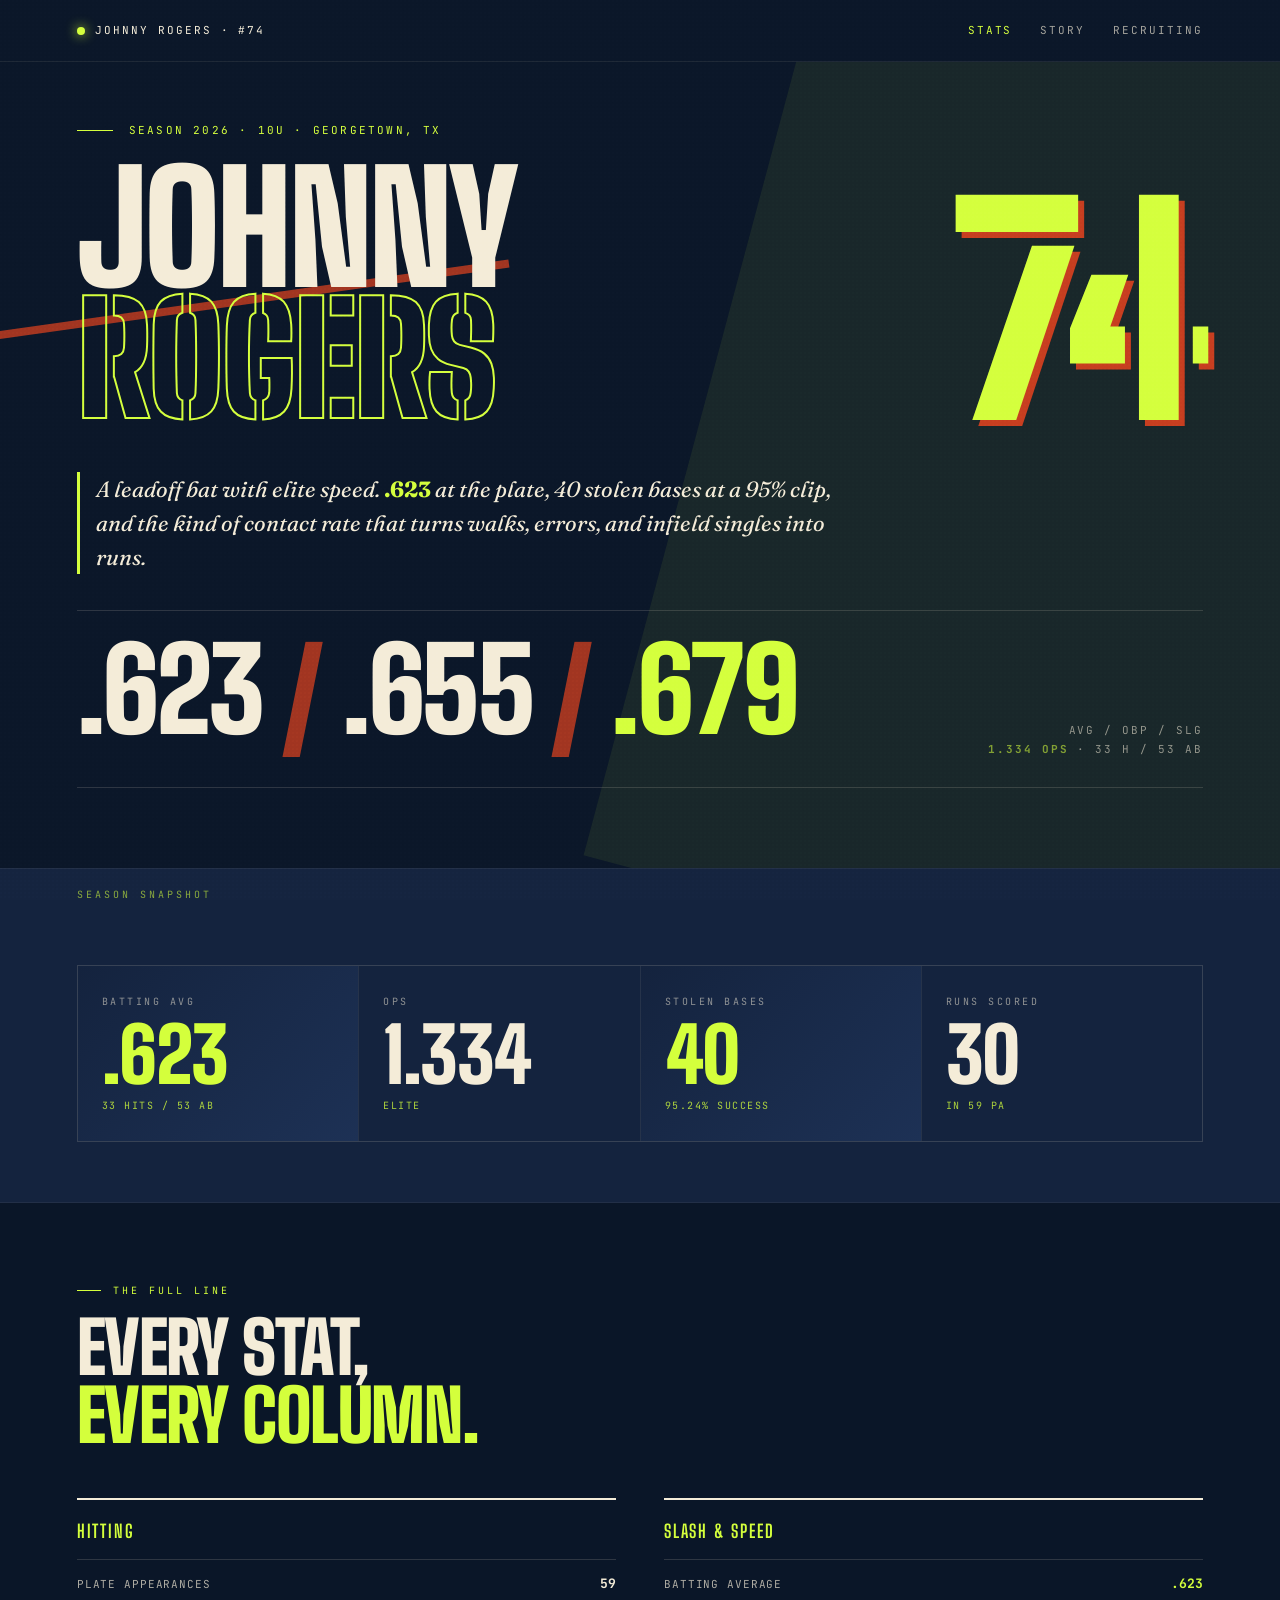
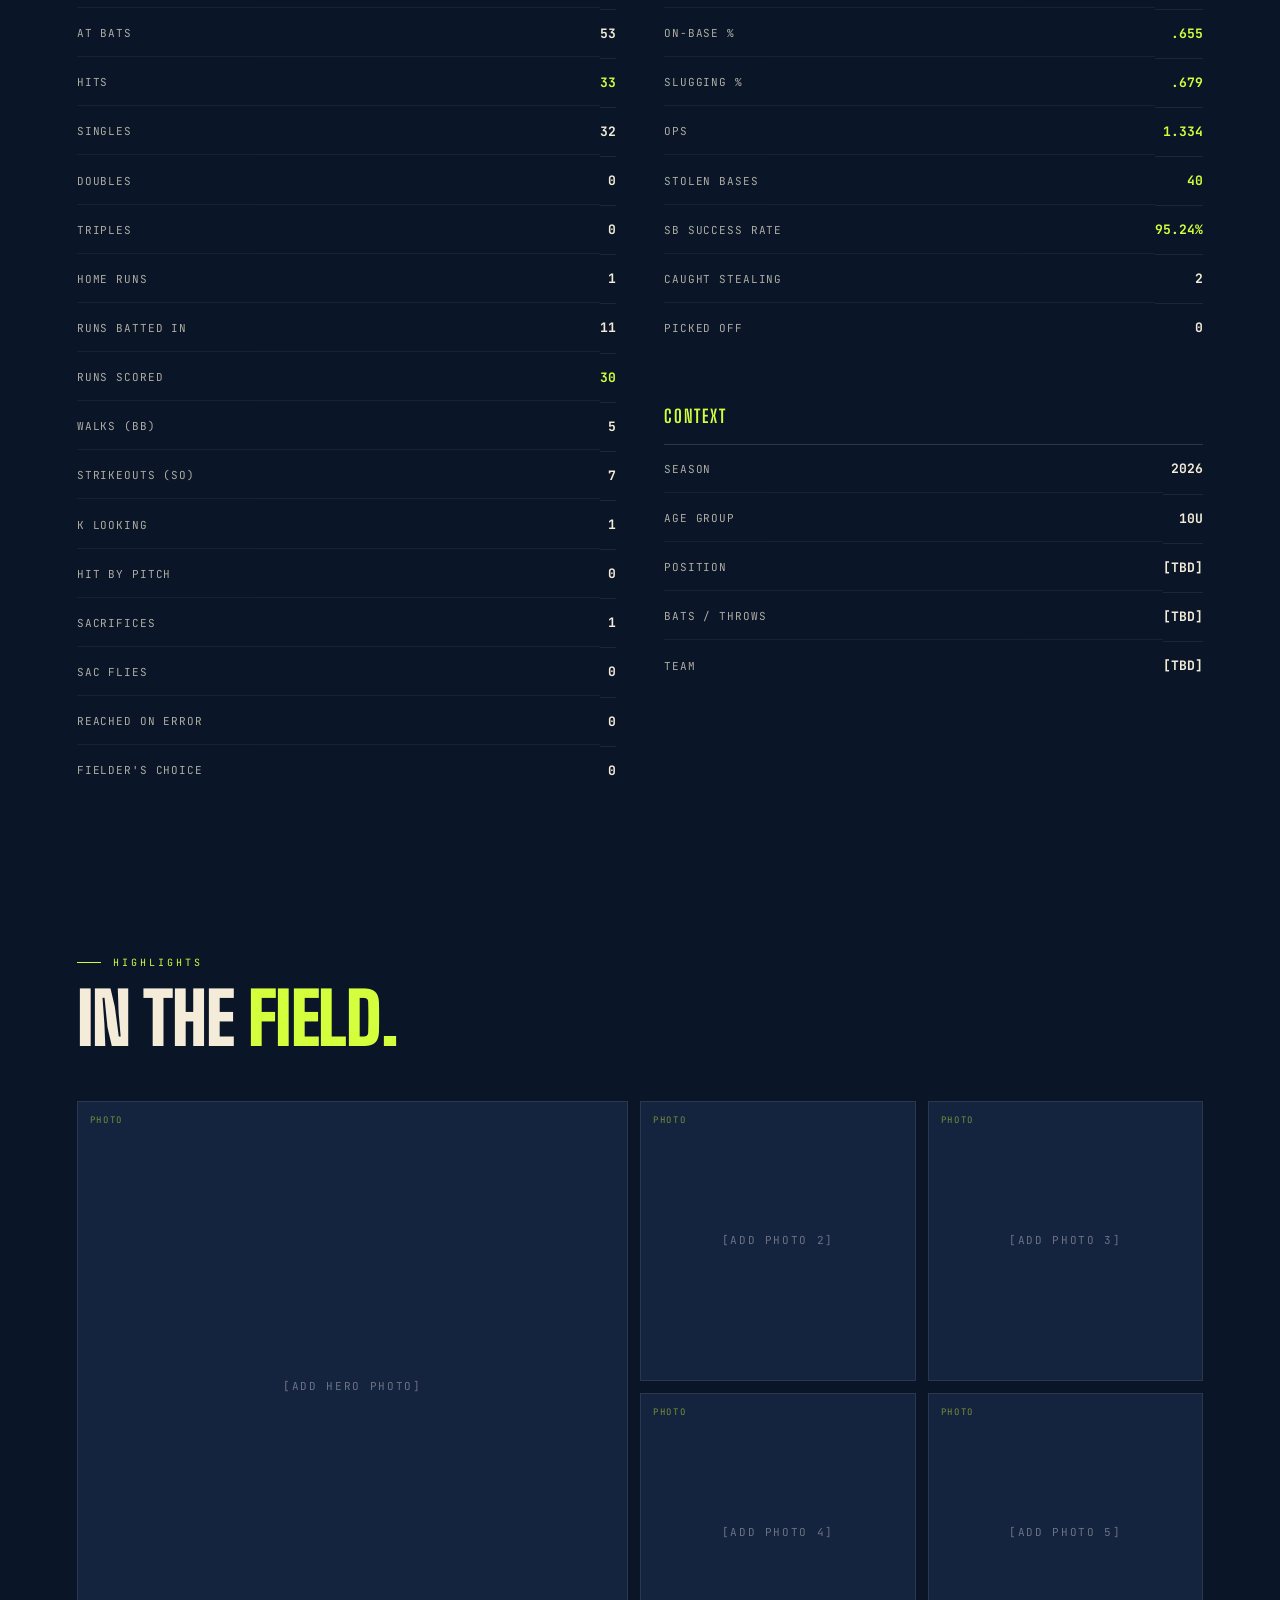
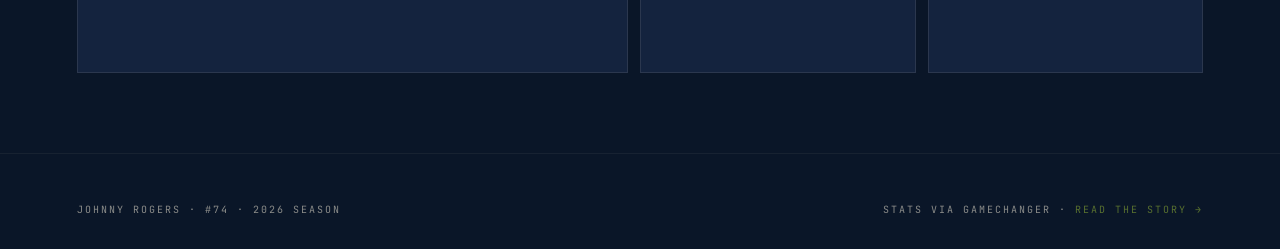
==== site/index.html @ 6a9b2dcd "Add files via upload" ====
<!doctype html>
<html lang="en">
<head>
<meta charset="utf-8" />
<meta name="viewport" content="width=device-width, initial-scale=1.0" />
<title>#74 Johnny Rogers — Athlete Profile</title>
<meta name="description" content="#74 Johnny Rogers — Athlete Profile. .623 average, 1.334 OPS, 40 stolen bases. The full season line." />
<meta property="og:title" content="#74 Johnny Rogers — Athlete Profile" />
<meta property="og:description" content="A .623 hitter with 40 stolen bases at 95.24%. The full athlete profile." />
<meta property="og:type" content="website" />

<link rel="preconnect" href="https://fonts.googleapis.com" />
<link rel="preconnect" href="https://fonts.gstatic.com" crossorigin />
<link href="https://fonts.googleapis.com/css2?family=Big+Shoulders+Stencil+Display:wght@400;700;900&family=Big+Shoulders+Display:wght@400;700;900&family=JetBrains+Mono:wght@300;400;700&family=Fraunces:ital,wght@0,400;0,600;1,400&display=swap" rel="stylesheet" />
<link rel="stylesheet" href="styles.css" />
</head>
<body>

  <!-- TOP BAR -->
  <header class="topbar">
    <div class="mark"><span class="dot"></span><a href="index.html">JOHNNY ROGERS · #74</a></div>
    <nav>
      <a href="index.html" class="active">Stats</a>
      <a href="story.html">Story</a>
      <a href="recruiting.html">Recruiting</a>
    </nav>
  </header>

  <!-- HERO -->
  <section class="hero">
    <div class="hero-meta">
      <span class="bar"></span>
      <span>SEASON 2026 · 10U · GEORGETOWN, TX</span>
    </div>

    <div class="hero-stack">
      <h1 class="hero-name">
        Johnny<br/><span class="last"><em>Rogers</em></span>
      </h1>
      <div class="hero-jersey">74</div>
    </div>

    <p class="hero-tagline">
      A leadoff bat with elite speed. <strong style="color:var(--lime);font-style:normal;">.623</strong> at the plate, 40 stolen bases at a 95% clip, and the kind of contact rate that turns walks, errors, and infield singles into runs.
    </p>

    <div class="slash">
      <span class="slash-num">.623</span>
      <span class="slash-sep">/</span>
      <span class="slash-num">.655</span>
      <span class="slash-sep">/</span>
      <span class="slash-num accent">.679</span>
      <div class="slash-meta">
        AVG / OBP / SLG<br/>
        <strong>1.334 OPS</strong> · 33 H / 53 AB
      </div>
    </div>
  </section>

  <!-- HEADLINE STATS -->
  <section class="stat-strip">
    <div class="stat-grid">
      <div class="stat-card feature">
        <div class="stat-label">BATTING AVG</div>
        <div class="stat-num">.623</div>
        <div class="stat-sub">33 hits / 53 AB</div>
      </div>
      <div class="stat-card">
        <div class="stat-label">OPS</div>
        <div class="stat-num">1.334</div>
        <div class="stat-sub">elite</div>
      </div>
      <div class="stat-card feature">
        <div class="stat-label">STOLEN BASES</div>
        <div class="stat-num">40</div>
        <div class="stat-sub">95.24% success</div>
      </div>
      <div class="stat-card">
        <div class="stat-label">RUNS SCORED</div>
        <div class="stat-num">30</div>
        <div class="stat-sub">in 59 PA</div>
      </div>
    </div>
  </section>

  <!-- FULL STAT TABLE -->
  <section class="full-stats" id="stats">
    <div class="section-eyebrow">The full line</div>
    <h2 class="section-title">Every stat,<br/><em>every column.</em></h2>

    <div class="stat-tables">

      <div class="stat-table">
        <h3>Hitting</h3>
        <dl>
          <dt>Plate Appearances</dt><dd>59</dd>
          <dt>At Bats</dt><dd>53</dd>
          <dt>Hits</dt><dd class="hot">33</dd>
          <dt>Singles</dt><dd>32</dd>
          <dt>Doubles</dt><dd>0</dd>
          <dt>Triples</dt><dd>0</dd>
          <dt>Home Runs</dt><dd>1</dd>
          <dt>Runs Batted In</dt><dd>11</dd>
          <dt>Runs Scored</dt><dd class="hot">30</dd>
          <dt>Walks (BB)</dt><dd>5</dd>
          <dt>Strikeouts (SO)</dt><dd>7</dd>
          <dt>K Looking</dt><dd>1</dd>
          <dt>Hit By Pitch</dt><dd>0</dd>
          <dt>Sacrifices</dt><dd>1</dd>
          <dt>Sac Flies</dt><dd>0</dd>
          <dt>Reached On Error</dt><dd>0</dd>
          <dt>Fielder's Choice</dt><dd>0</dd>
        </dl>
      </div>

      <div class="stat-table">
        <h3>Slash & Speed</h3>
        <dl>
          <dt>Batting Average</dt><dd class="hot">.623</dd>
          <dt>On-Base %</dt><dd class="hot">.655</dd>
          <dt>Slugging %</dt><dd class="hot">.679</dd>
          <dt>OPS</dt><dd class="hot">1.334</dd>
          <dt>Stolen Bases</dt><dd class="hot">40</dd>
          <dt>SB Success Rate</dt><dd class="hot">95.24%</dd>
          <dt>Caught Stealing</dt><dd>2</dd>
          <dt>Picked Off</dt><dd>0</dd>
        </dl>

        <h3 style="margin-top:32px;">Context</h3>
        <dl>
          <dt>Season</dt><dd>2026</dd>
          <dt>Age Group</dt><dd>10U</dd>
          <dt>Position</dt><dd>[TBD]</dd>
          <dt>Bats / Throws</dt><dd>[TBD]</dd>
          <dt>Team</dt><dd>[TBD]</dd>
        </dl>
      </div>

    </div>
  </section>

  <!-- PHOTOS -->
  <section class="photos" id="photos">
    <div class="section-eyebrow">Highlights</div>
    <h2 class="section-title">In the <em>field.</em></h2>

    <div class="photo-grid">
      <div class="p1">[Add hero photo]</div>
      <div>[Add photo 2]</div>
      <div>[Add photo 3]</div>
      <div>[Add photo 4]</div>
      <div>[Add photo 5]</div>
    </div>
  </section>

  <!-- FOOTER -->
  <footer>
    <div>JOHNNY ROGERS · #74 · 2026 SEASON</div>
    <div>Stats via GameChanger · <a href="story.html" style="opacity:.7">Read the story →</a></div>
  </footer>

</body>
</html>
---- site/styles.css ----
/* ============================================================
   JOHNNY ROGERS #74 — shared stylesheet
   Editorial sportscard / 90s broadcast aesthetic
   Navy + electric lime + cream + flame red
   ============================================================ */

:root {
  --navy: #0a1628;
  --navy-2: #14233e;
  --navy-3: #1d3155;
  --lime: #d4ff3c;
  --lime-dim: #a8cc2f;
  --cream: #f4ecd8;
  --cream-2: #ebe0c4;
  --red: #c63d1f;
  --red-dark: #8f2912;
  --gray: #3a4456;
  --gray-2: #6b7384;

  --display: 'Big Shoulders Stencil Display', sans-serif;
  --display-solid: 'Big Shoulders Display', sans-serif;
  --mono: 'JetBrains Mono', ui-monospace, monospace;
  --serif: 'Fraunces', Georgia, serif;
}

* { box-sizing: border-box; margin: 0; padding: 0; }
html { scroll-behavior: smooth; }

body {
  background: var(--navy);
  color: var(--cream);
  font-family: var(--serif);
  font-weight: 400;
  line-height: 1.55;
  overflow-x: hidden;
  min-height: 100vh;
}

/* halftone + grain */
body::before {
  content: '';
  position: fixed; inset: 0;
  pointer-events: none; z-index: 100;
  background-image: radial-gradient(circle at 1px 1px, rgba(244,236,216,.04) 1px, transparent 0);
  background-size: 4px 4px;
  mix-blend-mode: overlay;
}
body::after {
  content: '';
  position: fixed; inset: 0;
  pointer-events: none; z-index: 101;
  background-image: url("data:image/svg+xml;utf8,<svg xmlns='http://www.w3.org/2000/svg' width='200' height='200'><filter id='n'><feTurbulence type='fractalNoise' baseFrequency='0.9' numOctaves='2' stitchTiles='stitch'/><feColorMatrix values='0 0 0 0 0.95 0 0 0 0 0.92 0 0 0 0 0.85 0 0 0 0.08 0'/></filter><rect width='100%' height='100%' filter='url(%23n)'/></svg>");
  opacity: .35;
  mix-blend-mode: overlay;
}

a { color: var(--lime); text-decoration: none; }
a:hover { color: var(--cream); }

/* ========== TOP BAR ========== */
.topbar {
  position: relative; z-index: 5;
  padding: 22px 6vw;
  display: flex; justify-content: space-between; align-items: center;
  border-bottom: 1px solid rgba(244,236,216,.08);
  font-family: var(--mono);
  font-size: 11px;
  letter-spacing: 0.18em;
  text-transform: uppercase;
  color: var(--cream);
}
.topbar .mark { display: flex; align-items: center; gap: 10px; }
.topbar .mark a { color: var(--cream); }
.topbar .mark .dot {
  width: 8px; height: 8px;
  background: var(--lime);
  border-radius: 50%;
  box-shadow: 0 0 12px var(--lime);
}
.topbar nav { display: flex; gap: 28px; }
.topbar nav a { color: var(--cream); opacity: .65; transition: opacity .2s; }
.topbar nav a:hover, .topbar nav a.active { opacity: 1; color: var(--lime); }
@media (max-width: 720px) { .topbar nav { display: none; } }

/* ========== HERO ========== */
.hero {
  position: relative;
  padding: 60px 6vw 80px;
  overflow: hidden;
  isolation: isolate;
}
.hero::before {
  content: '';
  position: absolute; top: -15%; right: -25%;
  width: 70%; height: 130%;
  background: var(--lime);
  transform: rotate(15deg);
  opacity: .07;
  z-index: -2;
}
.hero::after {
  content: '';
  position: absolute; top: 30%; left: -10%;
  width: 50%; height: 8px;
  background: var(--red);
  transform: rotate(-8deg);
  z-index: -1;
  opacity: .8;
}

.hero-meta {
  font-family: var(--mono);
  font-size: 11px;
  letter-spacing: 0.2em;
  text-transform: uppercase;
  color: var(--lime);
  margin-bottom: 24px;
  display: flex; gap: 16px; align-items: center;
}
.hero-meta .bar { width: 36px; height: 1px; background: var(--lime); }

.hero-stack {
  display: grid;
  grid-template-columns: 1fr auto;
  gap: 24px;
  align-items: end;
  margin-bottom: 48px;
}

.hero-name {
  font-family: var(--display-solid);
  font-weight: 900;
  font-size: clamp(56px, 12vw, 168px);
  line-height: 0.85;
  letter-spacing: -0.02em;
  color: var(--cream);
  text-transform: uppercase;
  animation: slideUp .9s cubic-bezier(.2,.7,.2,1) both;
}
.hero-name .last { display: block; color: var(--lime); }
.hero-name .last em {
  font-style: normal;
  font-family: var(--display);
  font-weight: 900;
  -webkit-text-stroke: 2px var(--lime);
  color: transparent;
}

.hero-jersey {
  font-family: var(--display);
  font-weight: 900;
  font-size: clamp(120px, 22vw, 320px);
  line-height: 0.8;
  color: var(--lime);
  letter-spacing: -0.03em;
  text-shadow: 6px 6px 0 var(--red);
  animation: jerseyDrop 1.1s cubic-bezier(.2,.7,.2,1) both;
  transform-origin: bottom right;
}

.hero-tagline {
  font-family: var(--serif);
  font-style: italic;
  font-weight: 400;
  font-size: clamp(16px, 2vw, 22px);
  color: var(--cream);
  opacity: .82;
  max-width: 56ch;
  border-left: 3px solid var(--lime);
  padding-left: 16px;
  margin-bottom: 36px;
  animation: fadeIn 1s .3s both;
}

/* SLASH LINE */
.slash {
  display: flex; flex-wrap: wrap;
  align-items: baseline;
  gap: 0 16px;
  border-top: 1px solid rgba(244,236,216,.15);
  border-bottom: 1px solid rgba(244,236,216,.15);
  padding: 28px 0;
  margin-top: 8px;
  animation: fadeIn 1s .5s both;
}
.slash-num {
  font-family: var(--display-solid);
  font-weight: 900;
  font-size: clamp(48px, 9vw, 120px);
  line-height: 0.9;
  color: var(--cream);
  letter-spacing: -0.03em;
}
.slash-num.accent { color: var(--lime); }
.slash-sep {
  font-family: var(--display-solid);
  font-weight: 900;
  font-size: clamp(48px, 9vw, 120px);
  line-height: 0.9;
  color: var(--red);
  opacity: .8;
}
.slash-meta {
  margin-left: auto;
  font-family: var(--mono);
  font-size: 11px;
  letter-spacing: 0.18em;
  text-transform: uppercase;
  color: var(--cream);
  opacity: .55;
  line-height: 1.7;
  text-align: right;
}
.slash-meta strong { color: var(--lime); opacity: 1; font-weight: 700; }

@media (max-width: 760px) {
  .hero-stack { grid-template-columns: 1fr; }
  .hero-jersey { text-align: right; }
  .slash-meta { margin-left: 0; text-align: left; width: 100%; margin-top: 12px; }
}

/* ========== HEADLINE STAT CARDS ========== */
.stat-strip {
  padding: 60px 6vw;
  background: var(--navy-2);
  border-top: 1px solid rgba(244,236,216,.06);
  border-bottom: 1px solid rgba(244,236,216,.06);
  position: relative;
}
.stat-strip::before {
  content: 'SEASON SNAPSHOT';
  position: absolute; top: 18px; left: 6vw;
  font-family: var(--mono);
  font-size: 10px; letter-spacing: 0.3em;
  color: var(--lime); opacity: .6;
}
.stat-grid {
  display: grid;
  grid-template-columns: repeat(4, 1fr);
  gap: 1px;
  background: rgba(244,236,216,.08);
  border: 1px solid rgba(244,236,216,.08);
  margin-top: 36px;
}
.stat-card {
  background: var(--navy-2);
  padding: 28px 24px;
  position: relative;
  transition: background .3s ease;
}
.stat-card:hover { background: var(--navy-3); }
.stat-card:hover .stat-num { color: var(--lime); }
.stat-label {
  font-family: var(--mono);
  font-size: 10px; letter-spacing: 0.25em;
  text-transform: uppercase;
  color: var(--cream); opacity: .55;
  margin-bottom: 12px;
}
.stat-num {
  font-family: var(--display-solid);
  font-weight: 900;
  font-size: clamp(40px, 6vw, 76px);
  line-height: 0.9;
  color: var(--cream);
  letter-spacing: -0.02em;
  transition: color .3s;
}
.stat-sub {
  font-family: var(--mono);
  font-size: 10px; letter-spacing: 0.15em;
  text-transform: uppercase;
  color: var(--lime); opacity: .8;
  margin-top: 8px;
}
.stat-card.feature .stat-num { color: var(--lime); }
.stat-card.feature {
  background: linear-gradient(135deg, var(--navy-2) 0%, var(--navy-3) 100%);
}
@media (max-width: 760px) { .stat-grid { grid-template-columns: repeat(2, 1fr); } }

/* ========== SECTIONS ========== */
.full-stats { padding: 80px 6vw; }
.section-eyebrow {
  font-family: var(--mono);
  font-size: 10px; letter-spacing: 0.3em;
  text-transform: uppercase;
  color: var(--lime);
  margin-bottom: 14px;
  display: flex; align-items: center; gap: 12px;
}
.section-eyebrow::before { content: ''; width: 24px; height: 1px; background: var(--lime); }
.section-title {
  font-family: var(--display-solid);
  font-weight: 900;
  font-size: clamp(36px, 6vw, 72px);
  line-height: 0.95;
  color: var(--cream);
  text-transform: uppercase;
  letter-spacing: -0.02em;
  margin-bottom: 48px;
}
.section-title em { font-style: normal; color: var(--lime); }

.stat-tables { display: grid; grid-template-columns: 1fr 1fr; gap: 48px; }
@media (max-width: 760px) { .stat-tables { grid-template-columns: 1fr; gap: 32px; } }

.stat-table { border-top: 2px solid var(--cream); }
.stat-table h3 {
  font-family: var(--display-solid);
  font-weight: 700; font-size: 18px;
  text-transform: uppercase; letter-spacing: 0.1em;
  color: var(--lime);
  padding: 18px 0 14px;
  border-bottom: 1px solid rgba(244,236,216,.15);
}
.stat-table dl { display: grid; grid-template-columns: 1fr auto; }
.stat-table dt, .stat-table dd {
  padding: 14px 0;
  border-bottom: 1px solid rgba(244,236,216,.08);
  font-family: var(--mono);
  font-size: 13px;
}
.stat-table dt {
  color: var(--cream); opacity: .7;
  letter-spacing: 0.08em;
  text-transform: uppercase;
  font-size: 11px;
  align-self: center;
}
.stat-table dd {
  text-align: right;
  color: var(--cream);
  font-weight: 700;
  font-variant-numeric: tabular-nums;
}
.stat-table dd.hot { color: var(--lime); }
.stat-table dt:last-of-type, .stat-table dd:last-of-type { border-bottom: none; }

/* ========== STORY (cream block) ========== */
.story {
  padding: 80px 6vw;
  background: var(--cream);
  color: var(--navy);
  position: relative;
  overflow: hidden;
}
.story::before {
  content: '';
  position: absolute; top: 0; left: 0;
  width: 100%; height: 6px;
  background: repeating-linear-gradient(
    90deg,
    var(--red) 0 24px,
    var(--cream) 24px 32px,
    var(--lime) 32px 56px,
    var(--cream) 56px 64px,
    var(--navy) 64px 88px,
    var(--cream) 88px 96px
  );
}
.story .section-eyebrow { color: var(--red); }
.story .section-eyebrow::before { background: var(--red); }
.story .section-title { color: var(--navy); }
.story .section-title em { color: var(--red); }

.story-grid {
  display: grid;
  grid-template-columns: 2fr 1fr;
  gap: 64px;
  align-items: start;
}
@media (max-width: 760px) { .story-grid { grid-template-columns: 1fr; gap: 32px; } }

.story-body {
  font-family: var(--serif);
  font-size: 18px; line-height: 1.7;
  color: var(--navy);
  max-width: 60ch;
}
.story-body p { margin-bottom: 18px; }
.story-body p.dropcap::first-letter {
  font-family: var(--display-solid);
  font-weight: 900;
  font-size: 56px;
  float: left;
  line-height: .9;
  margin: 4px 8px 0 -2px;
  color: var(--red);
}
.story-pull {
  font-family: var(--display-solid);
  font-weight: 700;
  font-size: 28px;
  line-height: 1.15;
  color: var(--navy);
  text-transform: uppercase;
  letter-spacing: -0.01em;
  border-top: 3px solid var(--red);
  border-bottom: 3px solid var(--red);
  padding: 24px 0;
}
.story-pull span { color: var(--red); }

.placeholder {
  font-family: var(--mono);
  font-size: 11px;
  color: var(--gray-2);
  background: rgba(10,22,40,.05);
  border-left: 3px solid var(--red);
  padding: 12px 14px;
  margin: 8px 0;
}

/* ========== PHOTOS ========== */
.photos { padding: 80px 6vw; }
.photo-grid {
  display: grid;
  grid-template-columns: 2fr 1fr 1fr;
  grid-template-rows: 280px 280px;
  gap: 12px;
}
.photo-grid > div {
  background: var(--navy-2);
  border: 1px solid rgba(244,236,216,.1);
  display: flex; align-items: center; justify-content: center;
  font-family: var(--mono);
  font-size: 11px;
  color: var(--gray-2);
  letter-spacing: 0.15em;
  text-transform: uppercase;
  position: relative;
  overflow: hidden;
}
.photo-grid > div::before {
  content: 'PHOTO';
  position: absolute; top: 12px; left: 12px;
  font-size: 9px;
  color: var(--lime);
  opacity: .5;
}
.photo-grid > div img {
  width: 100%; height: 100%;
  object-fit: cover;
}
.photo-grid .p1 { grid-row: 1 / span 2; }
@media (max-width: 760px) {
  .photo-grid { grid-template-columns: 1fr 1fr; grid-template-rows: repeat(3, 200px); }
  .photo-grid .p1 { grid-row: 1; grid-column: 1 / span 2; }
}

/* ========== RECRUITING SPECIFIC ========== */
.recruit-grid {
  display: grid;
  grid-template-columns: 1fr 1fr;
  gap: 48px;
  margin-top: 36px;
}
@media (max-width: 760px) { .recruit-grid { grid-template-columns: 1fr; } }

.recruit-card {
  background: var(--navy-2);
  border: 1px solid rgba(244,236,216,.1);
  padding: 32px;
  position: relative;
}
.recruit-card::before {
  content: '';
  position: absolute;
  top: -1px; left: -1px;
  width: 28px; height: 28px;
  border-top: 2px solid var(--lime);
  border-left: 2px solid var(--lime);
}
.recruit-card::after {
  content: '';
  position: absolute;
  bottom: -1px; right: -1px;
  width: 28px; height: 28px;
  border-bottom: 2px solid var(--lime);
  border-right: 2px solid var(--lime);
}
.recruit-card h3 {
  font-family: var(--display-solid);
  font-weight: 900;
  font-size: 28px;
  text-transform: uppercase;
  color: var(--lime);
  margin-bottom: 18px;
  letter-spacing: -0.01em;
}
.recruit-card p { margin-bottom: 12px; opacity: .85; }
.recruit-card .label {
  font-family: var(--mono);
  font-size: 10px;
  letter-spacing: 0.2em;
  text-transform: uppercase;
  color: var(--lime);
  display: block;
  margin-bottom: 4px;
  opacity: .7;
}

/* CTA buttons */
.cta {
  display: inline-flex;
  align-items: center;
  gap: 10px;
  padding: 14px 22px;
  background: var(--lime);
  color: var(--navy);
  font-family: var(--display-solid);
  font-weight: 700;
  font-size: 14px;
  letter-spacing: 0.12em;
  text-transform: uppercase;
  border: none;
  cursor: pointer;
  transition: transform .15s, box-shadow .15s;
  margin-top: 12px;
}
.cta:hover {
  transform: translate(-2px, -2px);
  box-shadow: 4px 4px 0 var(--red);
  color: var(--navy);
}
.cta.outline {
  background: transparent;
  color: var(--lime);
  border: 2px solid var(--lime);
}
.cta.outline:hover {
  background: var(--lime);
  color: var(--navy);
}

/* ========== 404 ========== */
.error-page {
  min-height: 70vh;
  display: flex; flex-direction: column;
  justify-content: center; align-items: center;
  text-align: center;
  padding: 80px 6vw;
}
.error-page .big {
  font-family: var(--display);
  font-size: clamp(120px, 28vw, 360px);
  font-weight: 900;
  line-height: 0.85;
  color: var(--lime);
  text-shadow: 8px 8px 0 var(--red);
  letter-spacing: -0.04em;
  margin-bottom: 24px;
}
.error-page p {
  font-family: var(--serif);
  font-style: italic;
  font-size: 22px;
  max-width: 50ch;
  margin-bottom: 32px;
  opacity: .8;
}

/* ========== FOOTER ========== */
footer {
  padding: 48px 6vw 32px;
  border-top: 1px solid rgba(244,236,216,.1);
  font-family: var(--mono);
  font-size: 10px;
  letter-spacing: 0.2em;
  text-transform: uppercase;
  color: var(--cream);
  opacity: .55;
  display: flex;
  justify-content: space-between;
  flex-wrap: wrap;
  gap: 16px;
}
footer .lime { color: var(--lime); opacity: 1; }

/* ========== ANIMATIONS ========== */
@keyframes slideUp {
  from { transform: translateY(40px); opacity: 0; }
  to { transform: translateY(0); opacity: 1; }
}
@keyframes jerseyDrop {
  from { transform: translateY(-30px) scale(.9); opacity: 0; }
  to { transform: translateY(0) scale(1); opacity: 1; }
}
@keyframes fadeIn {
  from { opacity: 0; }
  to { opacity: 1; }
}
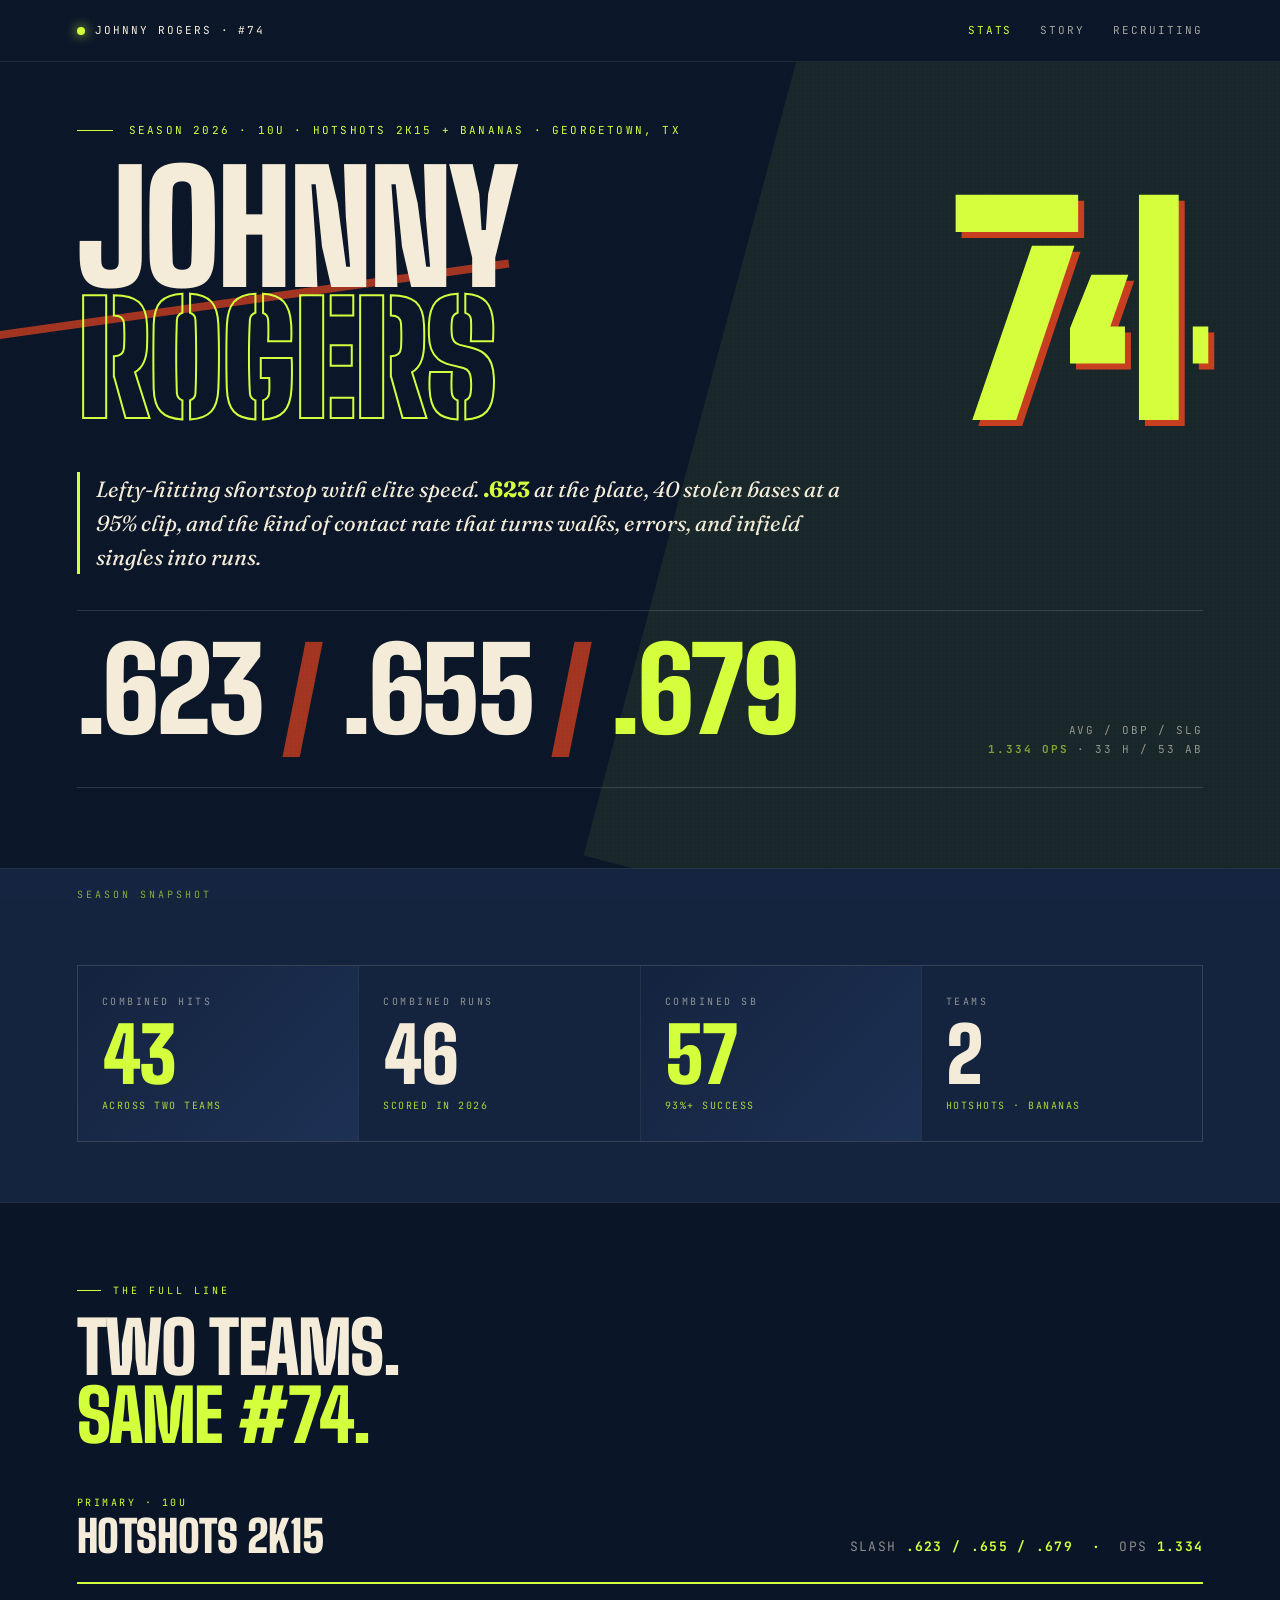
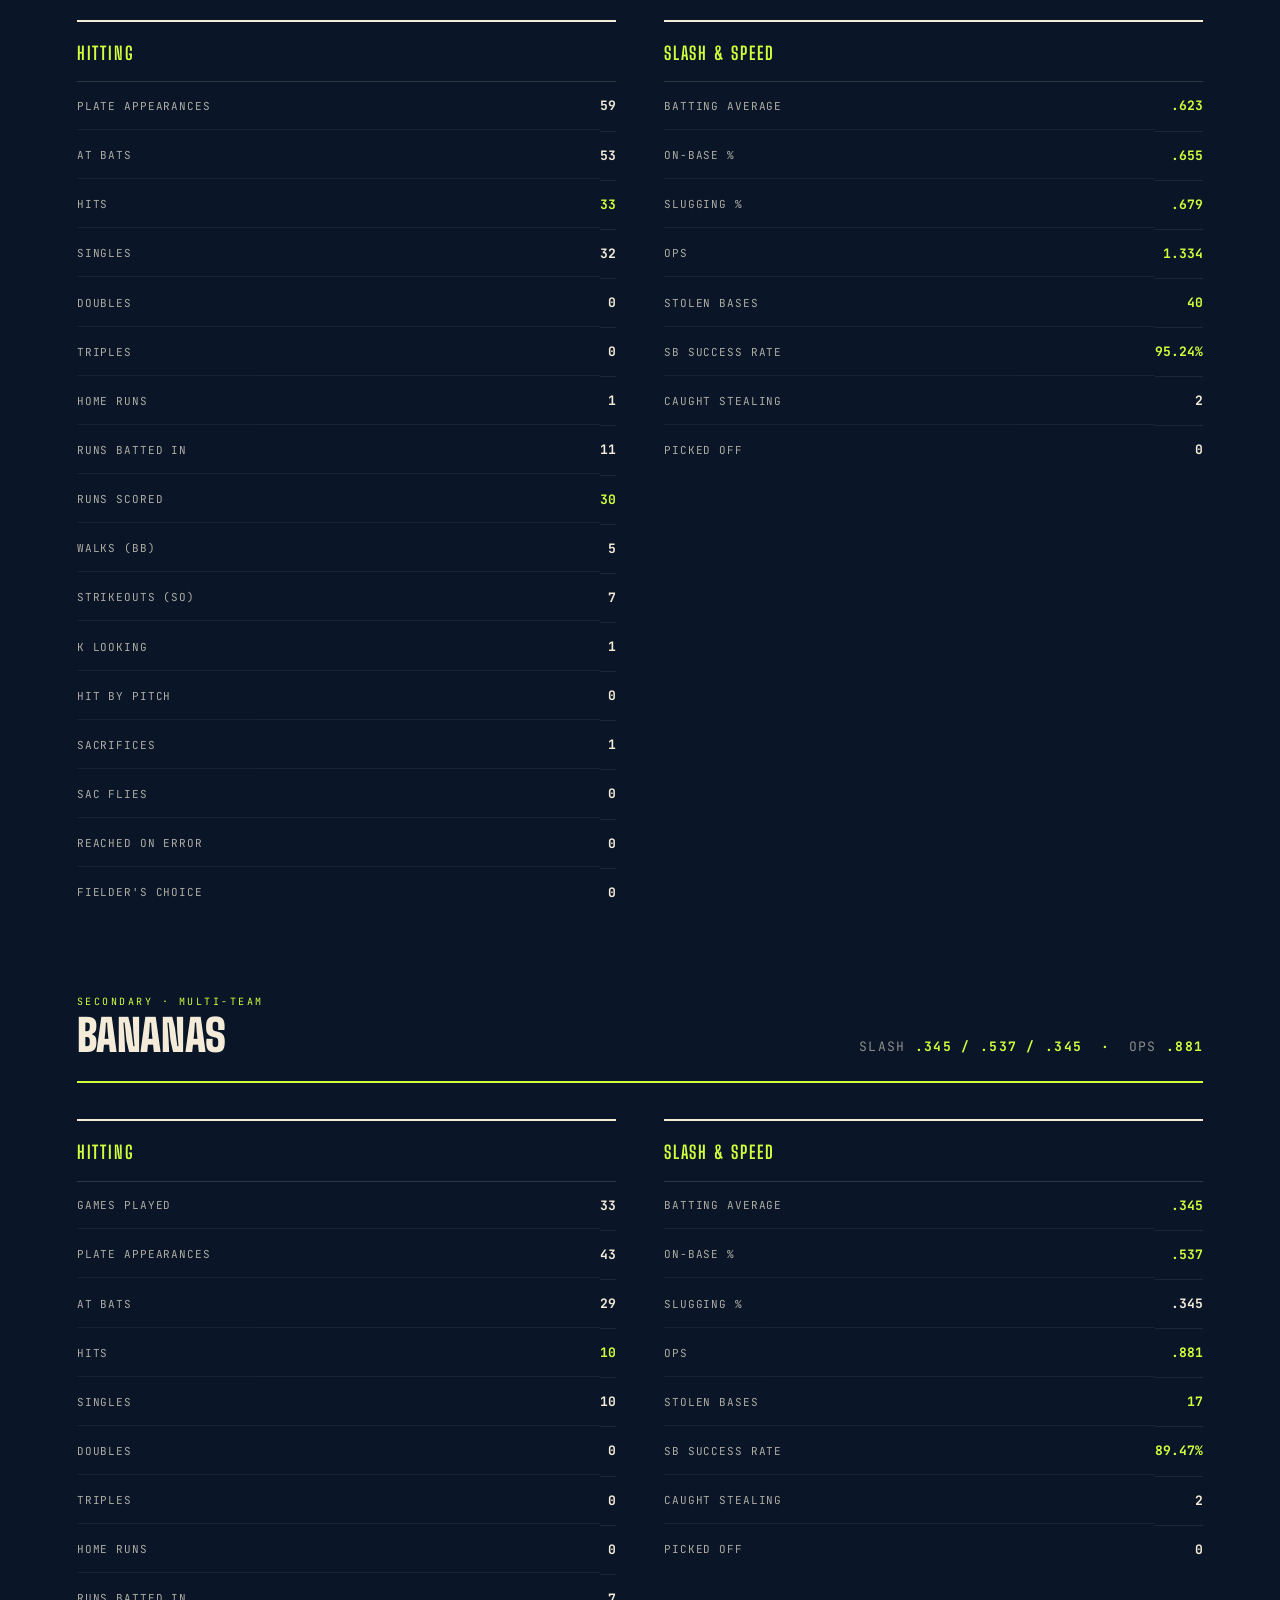
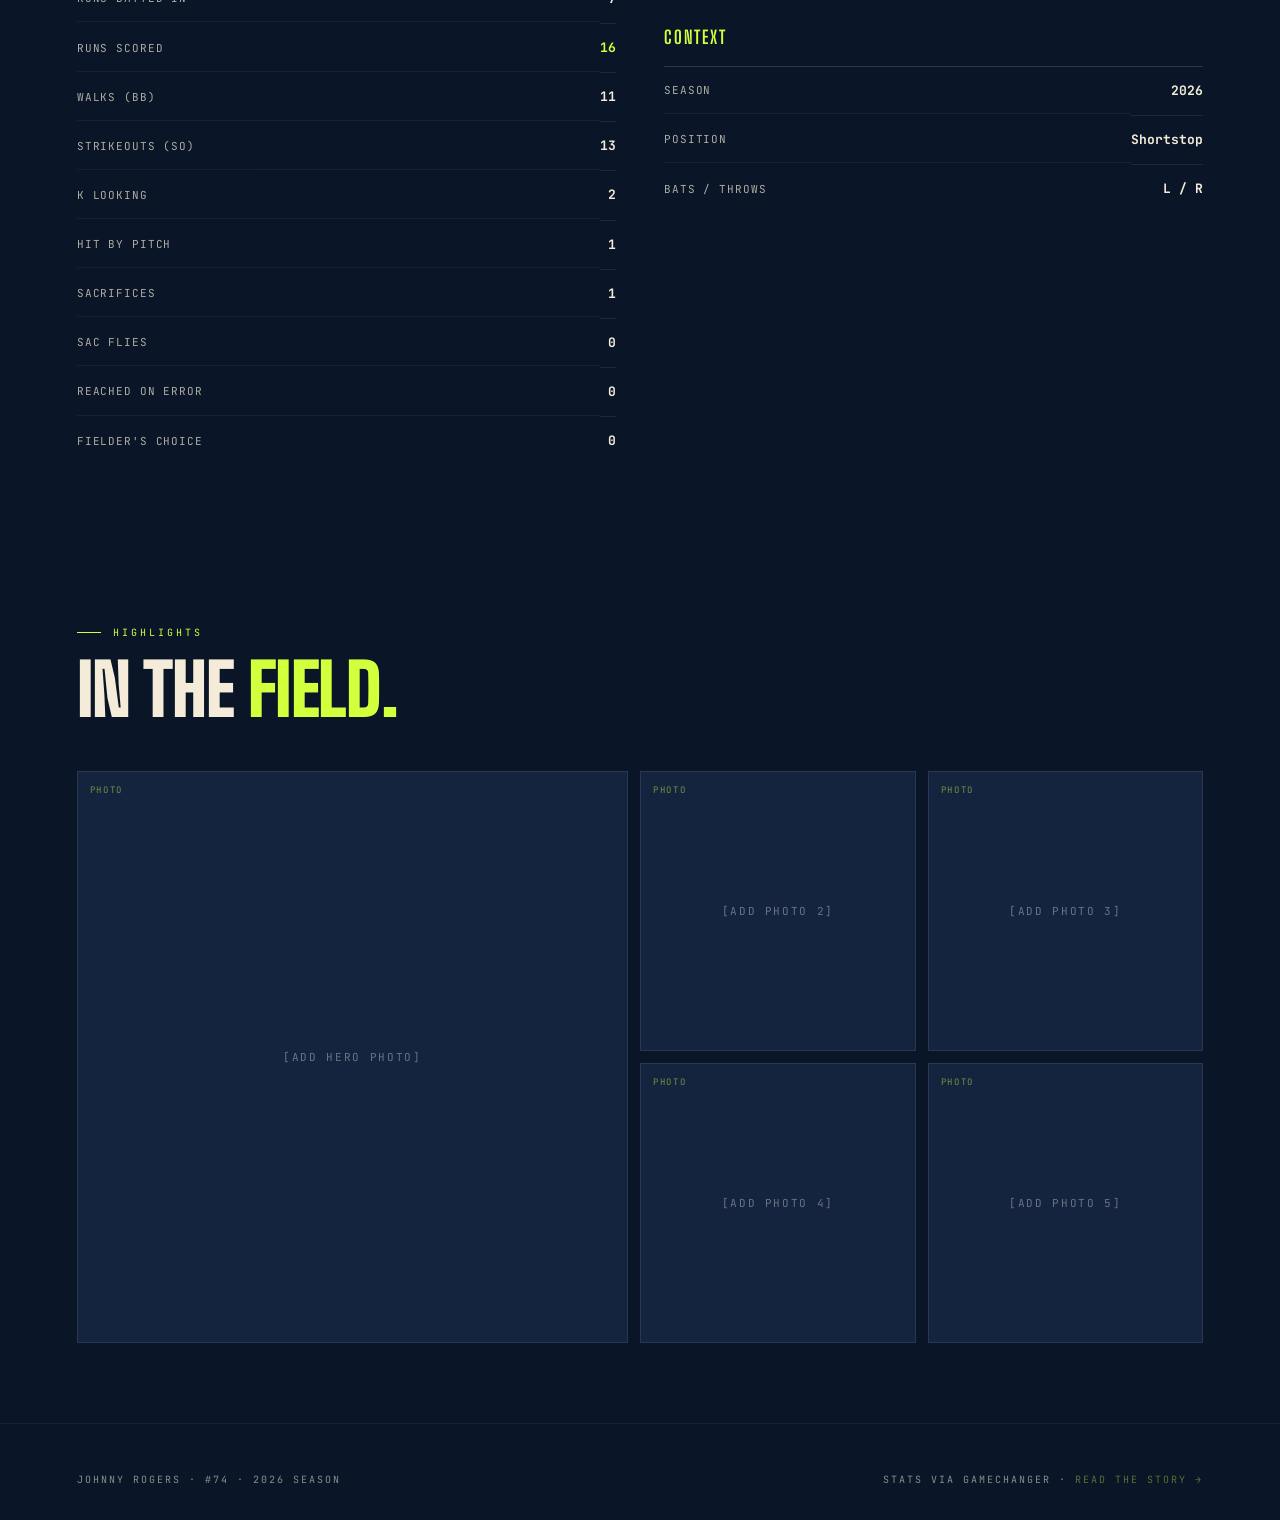
==== commit ab1e4c7f: "Add files via upload" ====
--- a/site/index.html
+++ b/site/index.html
@@ -30,7 +30,7 @@
   <section class="hero">
     <div class="hero-meta">
       <span class="bar"></span>
-      <span>SEASON 2026 · 10U · GEORGETOWN, TX</span>
+      <span>SEASON 2026 · 10U · HOTSHOTS 2K15 + BANANAS · GEORGETOWN, TX</span>
     </div>
 
     <div class="hero-stack">
@@ -41,7 +41,7 @@
     </div>
 
     <p class="hero-tagline">
-      A leadoff bat with elite speed. <strong style="color:var(--lime);font-style:normal;">.623</strong> at the plate, 40 stolen bases at a 95% clip, and the kind of contact rate that turns walks, errors, and infield singles into runs.
+      Lefty-hitting shortstop with elite speed. <strong style="color:var(--lime);font-style:normal;">.623</strong> at the plate, 40 stolen bases at a 95% clip, and the kind of contact rate that turns walks, errors, and infield singles into runs.
     </p>
 
     <div class="slash">
@@ -61,82 +61,145 @@
   <section class="stat-strip">
     <div class="stat-grid">
       <div class="stat-card feature">
-        <div class="stat-label">BATTING AVG</div>
-        <div class="stat-num">.623</div>
-        <div class="stat-sub">33 hits / 53 AB</div>
+        <div class="stat-label">COMBINED HITS</div>
+        <div class="stat-num">43</div>
+        <div class="stat-sub">across two teams</div>
       </div>
       <div class="stat-card">
-        <div class="stat-label">OPS</div>
-        <div class="stat-num">1.334</div>
-        <div class="stat-sub">elite</div>
+        <div class="stat-label">COMBINED RUNS</div>
+        <div class="stat-num">46</div>
+        <div class="stat-sub">scored in 2026</div>
       </div>
       <div class="stat-card feature">
-        <div class="stat-label">STOLEN BASES</div>
-        <div class="stat-num">40</div>
-        <div class="stat-sub">95.24% success</div>
+        <div class="stat-label">COMBINED SB</div>
+        <div class="stat-num">57</div>
+        <div class="stat-sub">93%+ success</div>
       </div>
       <div class="stat-card">
-        <div class="stat-label">RUNS SCORED</div>
-        <div class="stat-num">30</div>
-        <div class="stat-sub">in 59 PA</div>
-      </div>
-    </div>
-  </section>
-
-  <!-- FULL STAT TABLE -->
+        <div class="stat-label">TEAMS</div>
+        <div class="stat-num">2</div>
+        <div class="stat-sub">Hotshots · Bananas</div>
+      </div>
+    </div>
+  </section>
+
+  <!-- FULL STAT TABLE — DUAL TEAM -->
   <section class="full-stats" id="stats">
     <div class="section-eyebrow">The full line</div>
-    <h2 class="section-title">Every stat,<br/><em>every column.</em></h2>
-
-    <div class="stat-tables">
-
-      <div class="stat-table">
-        <h3>Hitting</h3>
-        <dl>
-          <dt>Plate Appearances</dt><dd>59</dd>
-          <dt>At Bats</dt><dd>53</dd>
-          <dt>Hits</dt><dd class="hot">33</dd>
-          <dt>Singles</dt><dd>32</dd>
-          <dt>Doubles</dt><dd>0</dd>
-          <dt>Triples</dt><dd>0</dd>
-          <dt>Home Runs</dt><dd>1</dd>
-          <dt>Runs Batted In</dt><dd>11</dd>
-          <dt>Runs Scored</dt><dd class="hot">30</dd>
-          <dt>Walks (BB)</dt><dd>5</dd>
-          <dt>Strikeouts (SO)</dt><dd>7</dd>
-          <dt>K Looking</dt><dd>1</dd>
-          <dt>Hit By Pitch</dt><dd>0</dd>
-          <dt>Sacrifices</dt><dd>1</dd>
-          <dt>Sac Flies</dt><dd>0</dd>
-          <dt>Reached On Error</dt><dd>0</dd>
-          <dt>Fielder's Choice</dt><dd>0</dd>
-        </dl>
-      </div>
-
-      <div class="stat-table">
-        <h3>Slash & Speed</h3>
-        <dl>
-          <dt>Batting Average</dt><dd class="hot">.623</dd>
-          <dt>On-Base %</dt><dd class="hot">.655</dd>
-          <dt>Slugging %</dt><dd class="hot">.679</dd>
-          <dt>OPS</dt><dd class="hot">1.334</dd>
-          <dt>Stolen Bases</dt><dd class="hot">40</dd>
-          <dt>SB Success Rate</dt><dd class="hot">95.24%</dd>
-          <dt>Caught Stealing</dt><dd>2</dd>
-          <dt>Picked Off</dt><dd>0</dd>
-        </dl>
-
-        <h3 style="margin-top:32px;">Context</h3>
-        <dl>
-          <dt>Season</dt><dd>2026</dd>
-          <dt>Age Group</dt><dd>10U</dd>
-          <dt>Position</dt><dd>[TBD]</dd>
-          <dt>Bats / Throws</dt><dd>[TBD]</dd>
-          <dt>Team</dt><dd>[TBD]</dd>
-        </dl>
-      </div>
-
-    </div>
+    <h2 class="section-title">Two teams.<br/><em>Same #74.</em></h2>
+
+    <!-- ============= HOTSHOTS 2K15 ============= -->
+    <div class="team-block">
+      <div class="team-header">
+        <div class="team-id">
+          <span class="pri">PRIMARY · 10U</span>
+          Hotshots 2K15
+        </div>
+        <div class="team-slash">
+          <span>SLASH</span> .623 / .655 / .679 &nbsp;·&nbsp; <span>OPS</span> 1.334
+        </div>
+      </div>
+
+      <div class="stat-tables">
+        <div class="stat-table">
+          <h3>Hitting</h3>
+          <dl>
+            <dt>Plate Appearances</dt><dd>59</dd>
+            <dt>At Bats</dt><dd>53</dd>
+            <dt>Hits</dt><dd class="hot">33</dd>
+            <dt>Singles</dt><dd>32</dd>
+            <dt>Doubles</dt><dd>0</dd>
+            <dt>Triples</dt><dd>0</dd>
+            <dt>Home Runs</dt><dd>1</dd>
+            <dt>Runs Batted In</dt><dd>11</dd>
+            <dt>Runs Scored</dt><dd class="hot">30</dd>
+            <dt>Walks (BB)</dt><dd>5</dd>
+            <dt>Strikeouts (SO)</dt><dd>7</dd>
+            <dt>K Looking</dt><dd>1</dd>
+            <dt>Hit By Pitch</dt><dd>0</dd>
+            <dt>Sacrifices</dt><dd>1</dd>
+            <dt>Sac Flies</dt><dd>0</dd>
+            <dt>Reached On Error</dt><dd>0</dd>
+            <dt>Fielder's Choice</dt><dd>0</dd>
+          </dl>
+        </div>
+
+        <div class="stat-table">
+          <h3>Slash & Speed</h3>
+          <dl>
+            <dt>Batting Average</dt><dd class="hot">.623</dd>
+            <dt>On-Base %</dt><dd class="hot">.655</dd>
+            <dt>Slugging %</dt><dd class="hot">.679</dd>
+            <dt>OPS</dt><dd class="hot">1.334</dd>
+            <dt>Stolen Bases</dt><dd class="hot">40</dd>
+            <dt>SB Success Rate</dt><dd class="hot">95.24%</dd>
+            <dt>Caught Stealing</dt><dd>2</dd>
+            <dt>Picked Off</dt><dd>0</dd>
+          </dl>
+        </div>
+      </div>
+    </div>
+
+    <!-- ============= BANANAS ============= -->
+    <div class="team-block">
+      <div class="team-header">
+        <div class="team-id">
+          <span class="pri">SECONDARY · MULTI-TEAM</span>
+          Bananas
+        </div>
+        <div class="team-slash">
+          <span>SLASH</span> .345 / .537 / .345 &nbsp;·&nbsp; <span>OPS</span> .881
+        </div>
+      </div>
+
+      <div class="stat-tables">
+        <div class="stat-table">
+          <h3>Hitting</h3>
+          <dl>
+            <dt>Games Played</dt><dd>33</dd>
+            <dt>Plate Appearances</dt><dd>43</dd>
+            <dt>At Bats</dt><dd>29</dd>
+            <dt>Hits</dt><dd class="hot">10</dd>
+            <dt>Singles</dt><dd>10</dd>
+            <dt>Doubles</dt><dd>0</dd>
+            <dt>Triples</dt><dd>0</dd>
+            <dt>Home Runs</dt><dd>0</dd>
+            <dt>Runs Batted In</dt><dd>7</dd>
+            <dt>Runs Scored</dt><dd class="hot">16</dd>
+            <dt>Walks (BB)</dt><dd>11</dd>
+            <dt>Strikeouts (SO)</dt><dd>13</dd>
+            <dt>K Looking</dt><dd>2</dd>
+            <dt>Hit By Pitch</dt><dd>1</dd>
+            <dt>Sacrifices</dt><dd>1</dd>
+            <dt>Sac Flies</dt><dd>0</dd>
+            <dt>Reached On Error</dt><dd>0</dd>
+            <dt>Fielder's Choice</dt><dd>0</dd>
+          </dl>
+        </div>
+
+        <div class="stat-table">
+          <h3>Slash & Speed</h3>
+          <dl>
+            <dt>Batting Average</dt><dd class="hot">.345</dd>
+            <dt>On-Base %</dt><dd class="hot">.537</dd>
+            <dt>Slugging %</dt><dd>.345</dd>
+            <dt>OPS</dt><dd class="hot">.881</dd>
+            <dt>Stolen Bases</dt><dd class="hot">17</dd>
+            <dt>SB Success Rate</dt><dd class="hot">89.47%</dd>
+            <dt>Caught Stealing</dt><dd>2</dd>
+            <dt>Picked Off</dt><dd>0</dd>
+          </dl>
+
+          <h3 style="margin-top:32px;">Context</h3>
+          <dl>
+            <dt>Season</dt><dd>2026</dd>
+            <dt>Position</dt><dd>Shortstop</dd>
+            <dt>Bats / Throws</dt><dd>L / R</dd>
+          </dl>
+        </div>
+      </div>
+    </div>
+
   </section>
 
   <!-- PHOTOS -->
--- a/site/styles.css
+++ b/site/styles.css
@@ -304,6 +304,53 @@
 
 .stat-tables { display: grid; grid-template-columns: 1fr 1fr; gap: 48px; }
 @media (max-width: 760px) { .stat-tables { grid-template-columns: 1fr; gap: 32px; } }
+
+/* Team block — for showing multiple teams' stats on one page */
+.team-block {
+  margin-bottom: 80px;
+  position: relative;
+}
+.team-block:last-child { margin-bottom: 0; }
+
+.team-header {
+  display: flex;
+  justify-content: space-between;
+  align-items: end;
+  flex-wrap: wrap;
+  gap: 16px;
+  padding-bottom: 24px;
+  border-bottom: 2px solid var(--lime);
+  margin-bottom: 36px;
+}
+.team-header .team-id {
+  font-family: var(--display-solid);
+  font-weight: 900;
+  font-size: clamp(28px, 4vw, 44px);
+  line-height: 1;
+  text-transform: uppercase;
+  color: var(--cream);
+  letter-spacing: -0.01em;
+}
+.team-header .team-id .pri {
+  font-family: var(--mono);
+  font-size: 10px;
+  font-weight: 400;
+  letter-spacing: 0.25em;
+  color: var(--lime);
+  display: block;
+  margin-bottom: 6px;
+  text-transform: uppercase;
+}
+.team-header .team-slash {
+  font-family: var(--mono);
+  font-size: 13px;
+  letter-spacing: 0.1em;
+  color: var(--lime);
+  text-transform: uppercase;
+  font-weight: 700;
+  font-variant-numeric: tabular-nums;
+}
+.team-header .team-slash span { color: var(--cream); opacity: .55; font-weight: 400; }
 
 .stat-table { border-top: 2px solid var(--cream); }
 .stat-table h3 {
